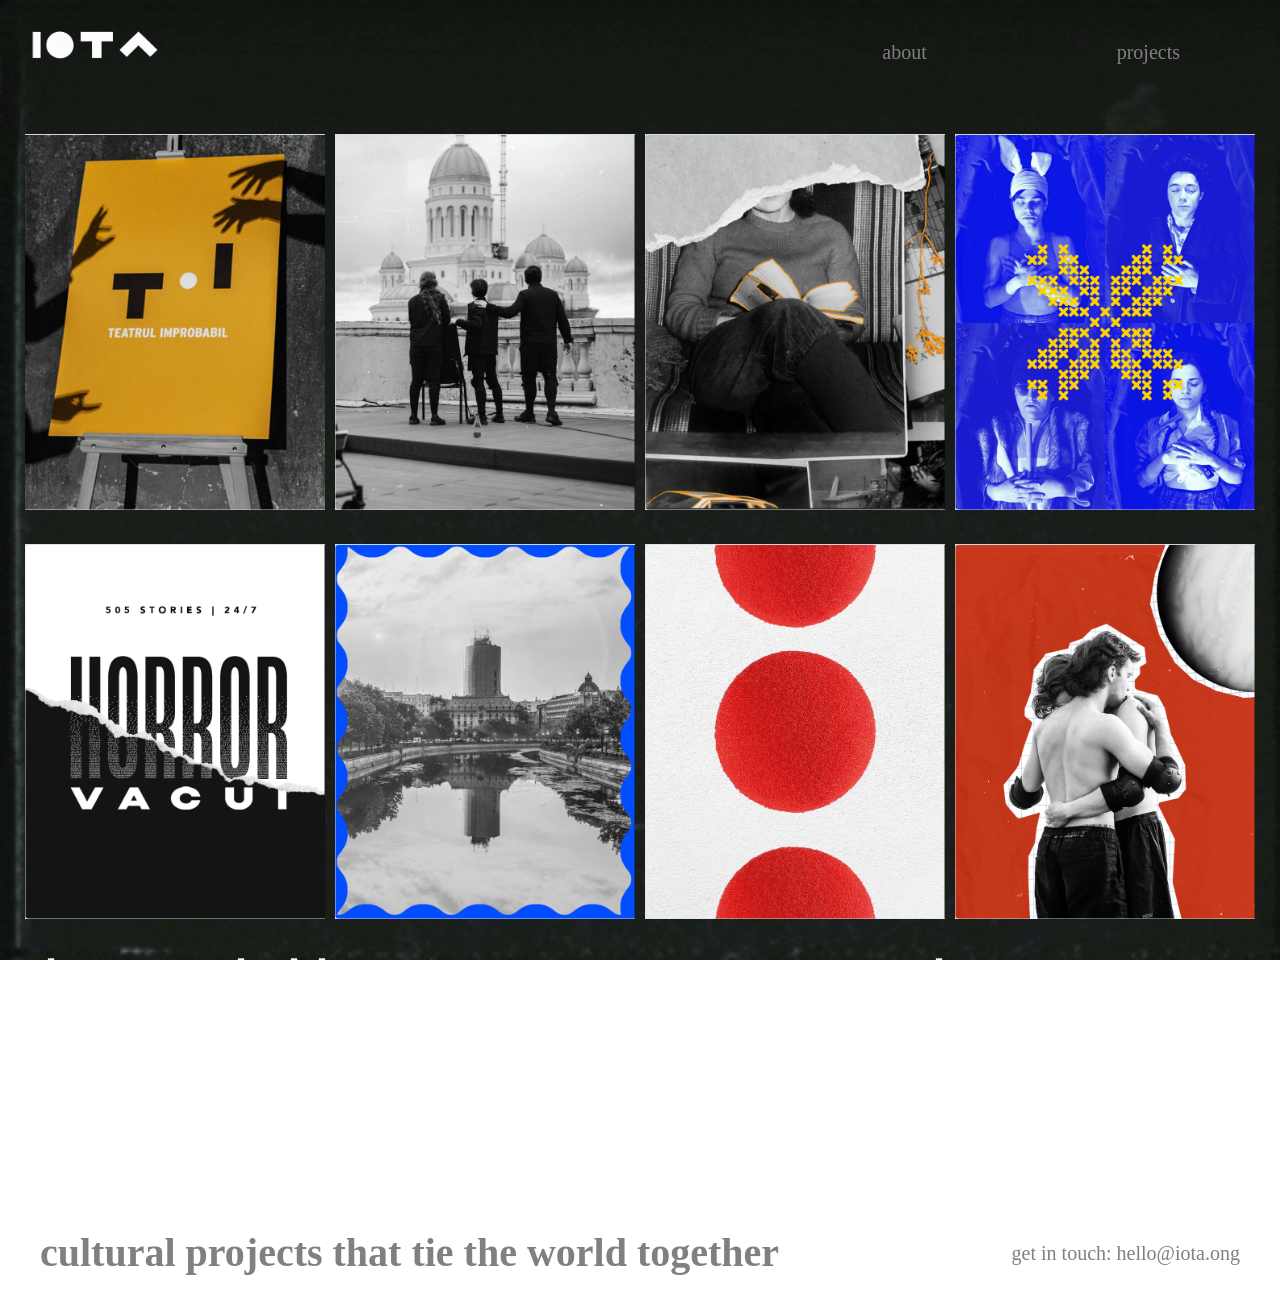
==== index.html @ e183f485 "Changed Hierarchy" ====
<!DOCTYPE html>
<html lang="en">
<head>
    <meta charset="UTF-8">
    <title>Home Page</title>
    <link rel="stylesheet" href="style.css">
    <link rel="preconnect" href="https://fonts.googleapis.com">
    <link rel="preconnect" href="https://fonts.gstatic.com" crossorigin>
    <link href="https://fonts.googleapis.com/css2?family=Montserrat:wght@400;700&display=swap" rel="stylesheet">

</head>
<body>
      
    <img id = bg-gif src="videos/static_gif.gif">
    <nav>
        <a id = "homeb" href="index.html">
            <img src="images/Iota_logo_transparent.png" id="home-logo">
        </a>
        <div class = "rightButtons">
            <a id = "aboutB" href="aboutUs.html">about</a>
            <a id = "projB" href="projects.html">projects</a>
        </div>

    </nav>

        <div class = "image-buttons-top">
            <a id = "Improbabil" href="teatru_improbabil.html">
            <img src="images/improbabil.png" id="teatru-improbabil-poza">
            </a>

            <a id = "Uranus" href="uranus.html">
            <img src="images/Uranus.png" id="uranus-poza">
            </a>

            <a id = "Poduri" href="poduri.html">
            <img src="images/poduri.png" id="poduri-poza">
            </a>

            <a id = "Laughing" href="laughing.html">
            <img src="images/laughing.png" id="laughing">
            </a>

           
        </div>

          <div class = "image-buttons-bottom">
            <a id = "Horror-Vacui" href="horror_vacui.html">
            <img src="images/horror_vacui.png" id="vacui-poza">
            </a>

            <a id = "Rauri" href="rivers.html">
            <img src="images/rauri.png" id="rauri-poza">
            </a>

            <a id = "Clovni" href="clowns.html">
            <img src="images/clovni.png" id="clovni-poza">
            </a>

            <a id = "Other-projects" href="other.html">
            <img src="images/other.png" id="other-poza">
            </a>
        </div>

        <div class = "text-buttons-top">
            <a id = "improbabilB" href="teatru_improbabil.html">The Improbable Theater</a>
            <a id = "uranusB" href="uranus.html">I am Uranus</a>
            <a id = "bridgesB" href="poduri.html">Bridges</a>
            <a id = "laughingB" href="laughing.html">Why are you laughing?</a>
        </div>

        <div class = "text-buttons-bottom">
            <a id = "vacuiB" href="horror_vacui.html">Horror Vacui</a>
            <a id = "rauriB" href="rivers.html">Rivers</a>
            <a id = "clovniB" href="clowns.html">Clowns</a>
            <a id = "otherB" href="other.html">Future projects</a>
        </div>

        <div class="contact-info">
            <span id="text1">cultural projects that tie the world together</span>
            <span id="text2">get in touch: hello@iota.ong</span> <!--aici de adaugat linkuri la socials mai tarziu-->
        </div>


<script>
const buttonPairs = [
    { text: 'improbabilB', img: 'Improbabil', color: '#F2DC1B' },
    { text: 'uranusB', img: 'Uranus', color: '#F26018' },         
    { text: 'bridgesB', img: 'Poduri', color: '#4EB2CC' },        
    { text: 'laughingB', img: 'Laughing', color: '#DCED2B' },    
    { text: 'vacuiB', img: 'Horror-Vacui', color: '#9E1010' },    
    { text: 'rauriB', img: 'Rauri', color: '#1411B8' },          
    { text: 'clovniB', img: 'Clovni', color: '#F21111' },         
    { text: 'otherB', img: 'Other-projects', color: '#F5D000' }   
];

buttonPairs.forEach(pair => {
    const textBtn = document.getElementById(pair.text);
    const imgBtn = document.getElementById(pair.img).querySelector('img');

    if (!textBtn || !imgBtn) return;

    function addHover() {
        textBtn.style.transform = "scale(1.1)";
        textBtn.style.color = pair.color;   
        imgBtn.style.transform = "scale(1.3)";
    }

    function removeHover() {
        textBtn.style.transform = "";
        textBtn.style.color = "";  
        imgBtn.style.transform = "";
    }

    textBtn.addEventListener('mouseenter', addHover);
    textBtn.addEventListener('mouseleave', removeHover);

    imgBtn.addEventListener('mouseenter', addHover);
    imgBtn.addEventListener('mouseleave', removeHover);
});

</script>

</body>
</html>
---- style.css ----
body {
    margin: 0;
    padding: 0;
}

 #bg-gif {
    position: fixed;
    top: 0;
    left: 0;
    min-width: 100%;
    min-height: 100%;
    object-fit: cover;
    z-index: -1;
} 

nav {
    display: flex;   
    justify-content: space-between;      
    align-items: center;          
    padding: 0.1px 20px;
}

#home-logo {
    width: 150px;      
    height: auto;     
    cursor: pointer; 
    
}

.rightButtons{
    display: flex;
    gap:30px;
}

#aboutB, #projB {
    font-size: 20px;
    padding: 15px 80px;
    font-family: Garamond, serif;
    color: grey;
    text-decoration: none;
    transition: font-size 0.3s, color 0.3s; 
}

#aboutB:hover, #projB:hover {
    font-size: 22px;
    color: white; 
}

.image-buttons-top {
    display: flex;            
    justify-content: center;   
    gap: 10px;                 
    margin-top: 30px;          
}

.image-buttons-top a img {
    width: 300px;              
    height: auto;              
    cursor: pointer;           
    transition: transform 0.3s; 
}

.image-buttons-top a:hover img:hover {
    transform: scale(1.3); 
}


.image-buttons-bottom {
    display: flex;            
    justify-content: center;   
    gap: 10px;                 
    margin-top: 30px;    
    margin-bottom: 40px;        
}

.image-buttons-bottom a img {
    width: 300px;              
    height: auto;              
    cursor: pointer;           
    transition: transform 0.3s; 
}

.image-buttons-bottom a:hover img:hover {
    transform: scale(1.3); 
}


.text-buttons-top{
    display: flex;
    justify-content: center;  
    gap: 2px;                 
    margin-top: 20px;
}

.text-buttons-bottom {
    display: flex;
    justify-content: center;  
    gap: 2px;                 
    margin-bottom: 100px;
}

.text-buttons-top a,
.text-buttons-bottom a {
    display: flex;            
    justify-content: center;   
    align-items: center;       
    width: auto;             
    padding: 0 20px; 
    height: 70px;              
    font-family: 'Montserrat', sans-serif;
    font-size: 40px;           
    font-weight: bold;
    color: white;   
    text-decoration: none;
    cursor: pointer;
    transition: transform 0.3s, background-color 0.3s;
}

.text-buttons-top a:hover,
.text-buttons-bottom a:hover {
    transform: scale(1.1);
    color: black;
}



#text1{
    text-align: left;           
    font-size: 40px;
    font-family: Garamond, serif;
    color: gray;
    line-height: 1;
    font-weight: bold;
}
#text2{
    text-align: right;         
    font-size: 20px;
    font-family: Garamond, serif;
    color: gray;
    line-height: 1;
}
.contact-info{
   background-color: white;
    display: flex;
    justify-content: space-between;  
    align-items: center;             
    padding: 5px 40px;              
    height: 100px;
    box-sizing: border-box;                                    
}



nav a:hover {
    opacity: 0.7;
}
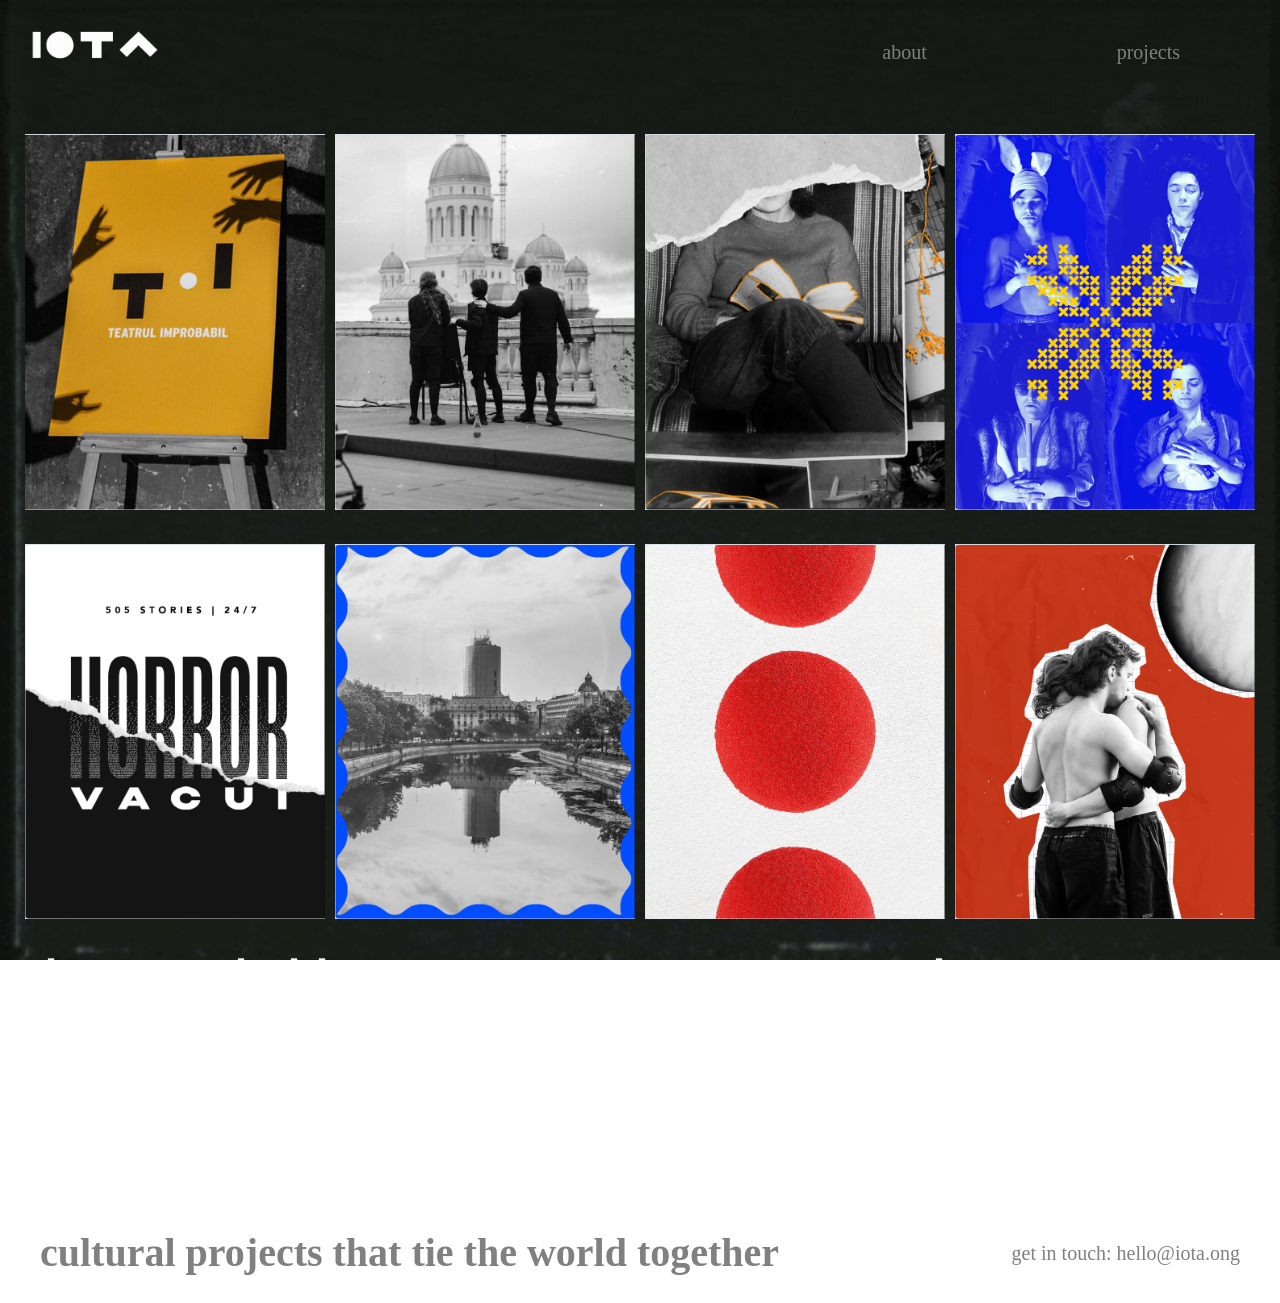
==== commit 0a30a10c: "Added projects dropdown" ====
--- a/index.html
+++ b/index.html
@@ -16,10 +16,23 @@
         <a id = "homeb" href="index.html">
             <img src="images/Iota_logo_transparent.png" id="home-logo">
         </a>
-        <div class = "rightButtons">
-            <a id = "aboutB" href="aboutUs.html">about</a>
-            <a id = "projB" href="projects.html">projects</a>
+        <div class="rightButtons">
+        <a id="aboutB" href="aboutUs.html">about</a>
+
+        <div class="projects-dropdown">
+            <a id="projB">projects</a>
+            <div class="projects-menu">
+                <a href="teatru_improbabil.html">The Improbable Theater</a>
+                <a href="uranus.html">I am Uranus</a>
+                <a href="poduri.html">Bridges</a>
+                <a href="laughing.html">Why are you laughing?</a>
+                <a href="horror_vacui.html">Horror Vacui</a>
+                <a href="rivers.html">Rivers</a>
+                <a href="clowns.html">Clowns</a>
+                <a href="other.html">Future projects</a>
+            </div>
         </div>
+    </div>
 
     </nav>
 
--- a/style.css
+++ b/style.css
@@ -30,9 +30,10 @@
 .rightButtons{
     display: flex;
     gap:30px;
-}
-
-#aboutB, #projB {
+    align-items: center;
+}
+
+#aboutB{
     font-size: 20px;
     padding: 15px 80px;
     font-family: Garamond, serif;
@@ -41,10 +42,67 @@
     transition: font-size 0.3s, color 0.3s; 
 }
 
-#aboutB:hover, #projB:hover {
+
+#aboutB:hover {
     font-size: 22px;
     color: white; 
 }
+
+.projects-dropdown {
+    position: relative;
+    display: inline-block;
+}
+
+#projB {
+    font-size: 20px;
+    padding: 15px 80px;
+    font-family: Garamond, serif;
+    color: grey;
+    text-decoration: none;
+    transition: font-size 0.3s, color 0.3s; 
+}
+
+#projB:hover {
+    font-size: 22px;
+    color: #EDEBE4; 
+}
+
+.projects-menu {
+    display: none;
+    position: absolute;
+    top: 150%;             
+    right: 0;
+    width: 30vw; 
+    background-color: #EDEBE4;
+    min-width: 150px;
+    box-shadow: 0 4px 8px rgba(0,0,0,0.15);
+    z-index: 1000;         
+    border-radius: 5px;          
+    overflow-y: auto;    
+    padding: 10px;
+}
+
+.projects-menu a {
+    display: block;
+    padding: 5px 5px;
+    font-family: Garamond, serif;
+    font-size: 24px;
+    font-weight: bold;
+    color: grey;
+    text-decoration: none;
+    transition: background-color 0.3s, color 0.3s;
+    padding: 10px 10px;  
+}
+
+.projects-menu a:hover {
+    background-color: #f0f0f0;
+    color: black;
+}
+
+.projects-dropdown:hover .projects-menu {
+    display: block;
+}
+
 
 .image-buttons-top {
     display: flex;            
@@ -149,8 +207,6 @@
     box-sizing: border-box;                                    
 }
 
-
-
 nav a:hover {
     opacity: 0.7;
 }
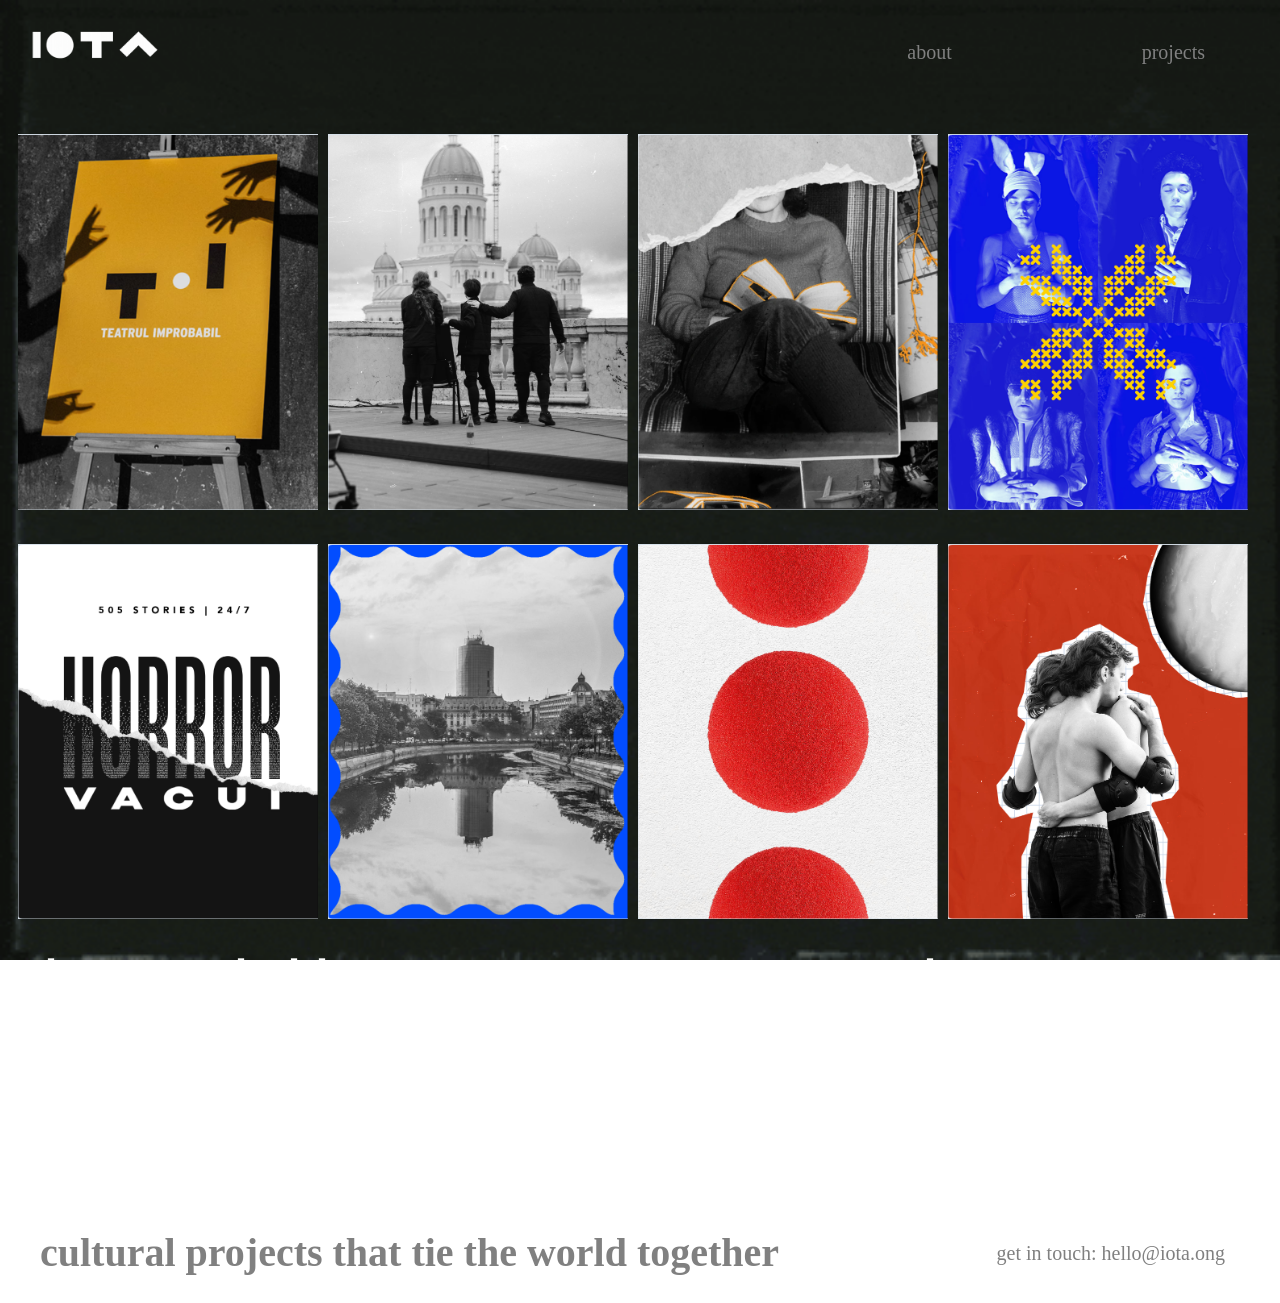
==== commit 96bd1fac: "Added smooth transition in between pages" ====
--- a/index.html
+++ b/index.html
@@ -10,6 +10,7 @@
 
 </head>
 <body>
+
       
     <img id = bg-gif src="videos/static_gif.gif">
     <nav>
@@ -93,7 +94,6 @@
             <span id="text2">get in touch: hello@iota.ong</span> <!--aici de adaugat linkuri la socials mai tarziu-->
         </div>
 
-
 <script>
 const buttonPairs = [
     { text: 'improbabilB', img: 'Improbabil', color: '#F2DC1B' },
@@ -133,5 +133,36 @@
 
 </script>
 
+<script>
+document.querySelectorAll('a[href]').forEach(link => {
+    const url = link.getAttribute('href');
+
+    if (!url || url.startsWith('#') || url.startsWith('http')) return;
+
+    if (link.closest('.projects-menu') || link.closest('.projects-dropdown')) return;
+
+    link.addEventListener('click', e => {
+        e.preventDefault();
+
+        const iframe = document.getElementById('page-loader');
+        document.body.classList.add('transitioning');
+
+        iframe.src = url;
+
+        setTimeout(() => {
+            window.location.replace(url);
+        }, 1200);
+
+        iframe.onload = () => {
+            iframe.classList.add('active');
+            setTimeout(() => {
+                window.location.replace(url);
+            }, 1100);
+        };
+    });
+});
+</script>
+<iframe id="page-loader"></iframe>
 </body>
+
 </html>
--- a/style.css
+++ b/style.css
@@ -1,6 +1,55 @@
- body {
-    margin: 0;
-    padding: 0;
+body {
+  margin: 0;
+  padding: 0;
+  overflow-x: hidden; 
+}
+
+html{
+     scrollbar-gutter: stable;
+     margin: 0;
+  padding: 0;
+  overflow-x: hidden; 
+}
+
+
+body.transitioning {
+  overflow: hidden;
+}
+#page-loader {
+  position: fixed;
+  inset: 0;
+  border: none;
+  width: 100vw;
+  height: 100vh;
+  transform: translateY(100%);
+  z-index: 9999;
+  background: transparent;
+  pointer-events: none;
+  will-change: transform, opacity;
+  backface-visibility: hidden;
+   transform: translate3d(0, 100%, 0);
+}
+
+#page-loader.active {
+   animation: slideNext 1.6s cubic-bezier(0.16, 1, 0.3, 1) forwards;
+}
+
+@keyframes slideNext {
+   from {
+    transform: translateY(100%) scale(0.985);
+    opacity: 0.98;
+  }
+  to {
+    opacity: 1;
+    transform: translate3d(0, 0, 0);
+  }
+}
+
+@media (prefers-reduced-motion: reduce) {
+  #page-loader.active {
+    animation: none;
+    transform: translateY(0);
+  }
 }
 
  #bg-gif {
@@ -16,7 +65,8 @@
 nav {
     display: flex;   
     justify-content: space-between;      
-    align-items: center;          
+    align-items: center;  
+    width: 100%;        
     padding: 0.1px 20px;
 }
 
@@ -51,6 +101,7 @@
 .projects-dropdown {
     position: relative;
     display: inline-block;
+    isolation: isolate; 
 }
 
 #projB {
@@ -76,10 +127,11 @@
     background-color: #EDEBE4;
     min-width: 150px;
     box-shadow: 0 4px 8px rgba(0,0,0,0.15);
-    z-index: 1000;         
+    z-index: 10000;         
     border-radius: 5px;          
     overflow-y: auto;    
     padding: 10px;
+    isolation: isolate; 
 }
 
 .projects-menu a {
@@ -209,4 +261,4 @@
 
 nav a:hover {
     opacity: 0.7;
-}+}
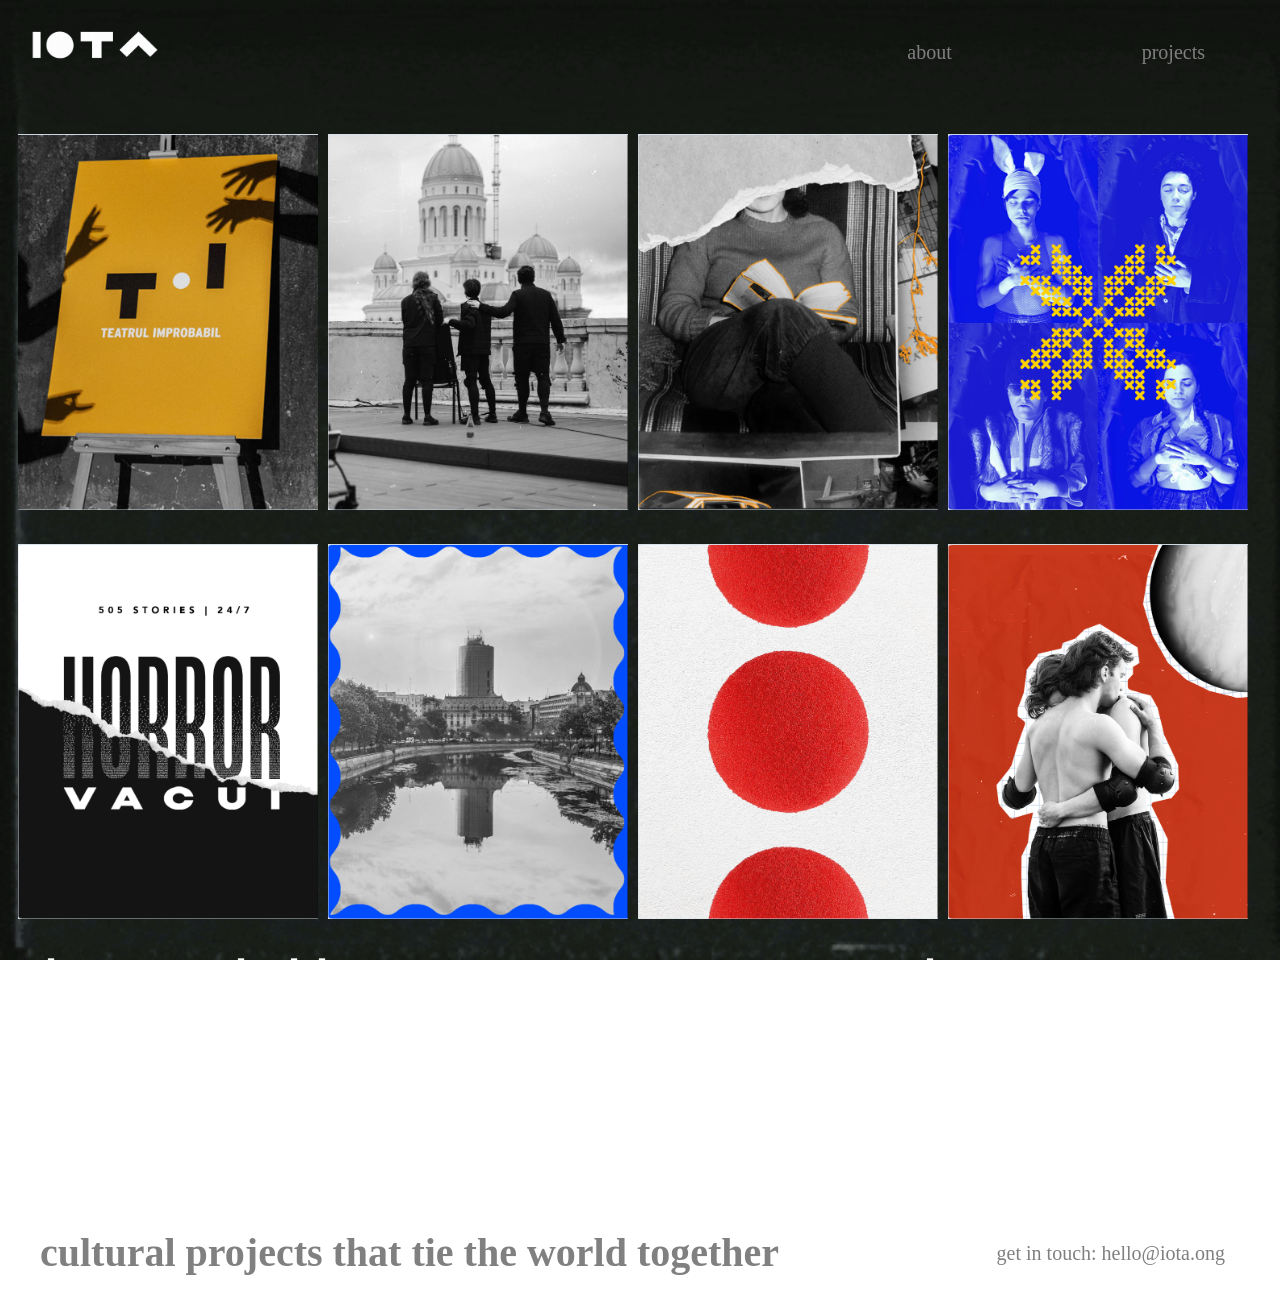
==== commit b4d1a904: "Fixed dropdown menu issue" ====
--- a/index.html
+++ b/index.html
@@ -139,7 +139,7 @@
 
     if (!url || url.startsWith('#') || url.startsWith('http')) return;
 
-    if (link.closest('.projects-menu') || link.closest('.projects-dropdown')) return;
+    // if (link.closest('.projects-menu') || link.closest('.projects-dropdown')) return;
 
     link.addEventListener('click', e => {
         e.preventDefault();
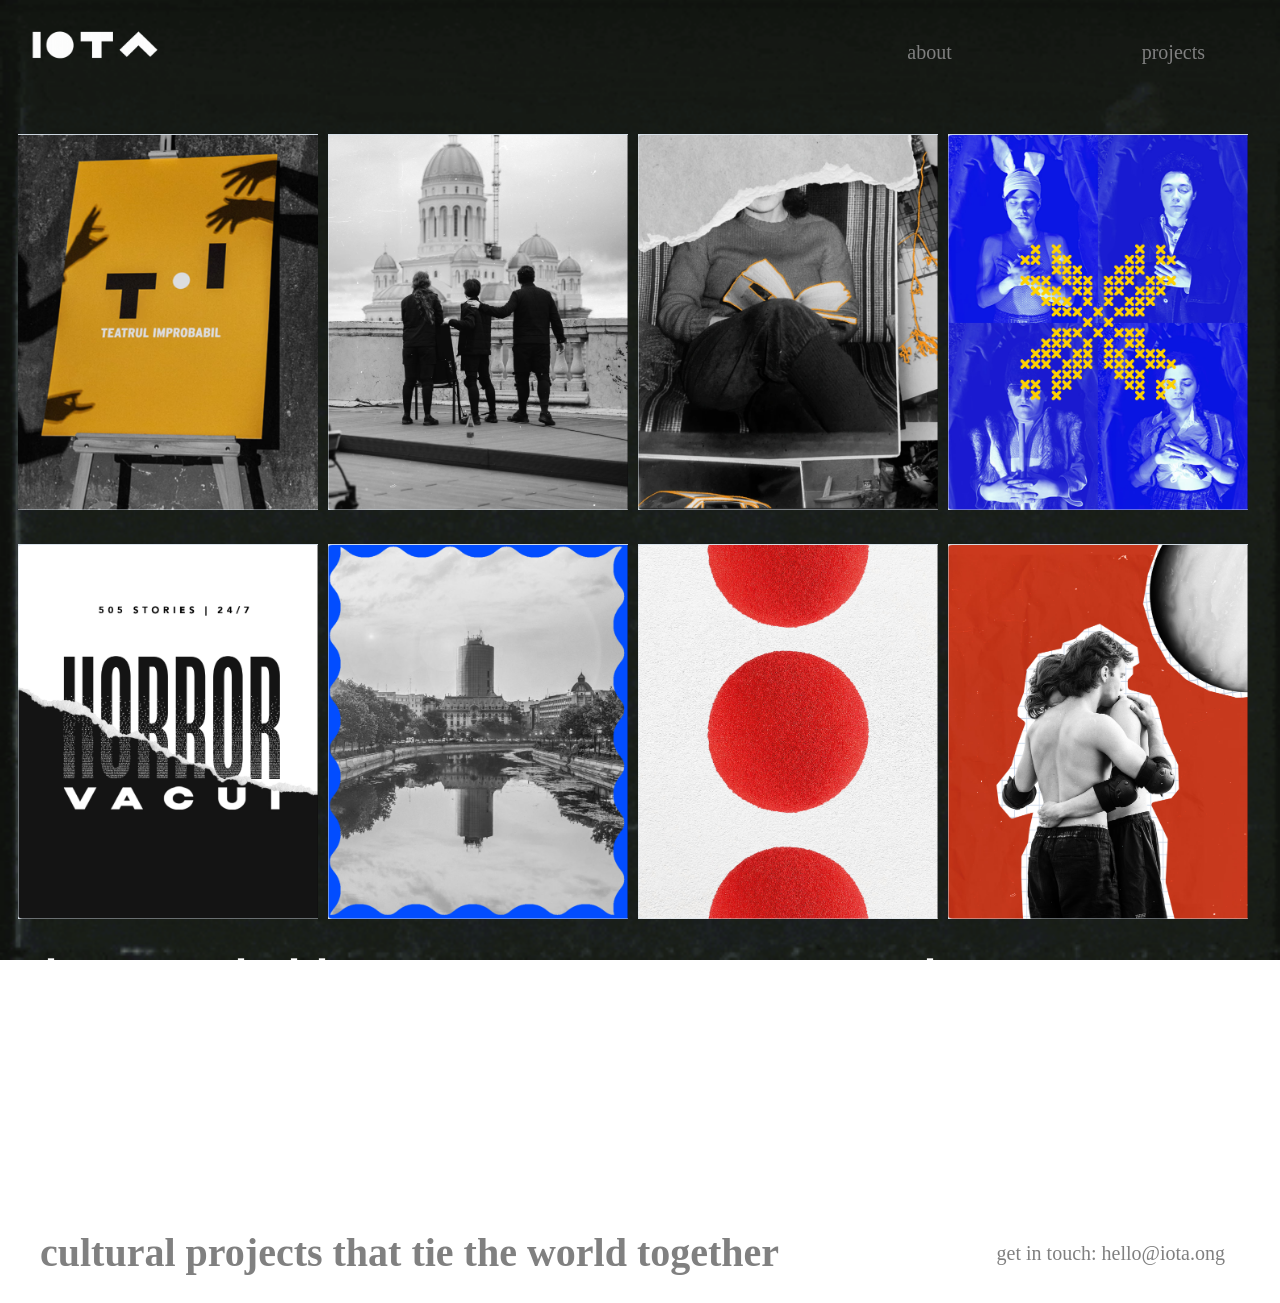
==== commit f0260294: "Added sections for partners and media mentions" ====
--- a/index.html
+++ b/index.html
@@ -139,7 +139,6 @@
 
     if (!url || url.startsWith('#') || url.startsWith('http')) return;
 
-    // if (link.closest('.projects-menu') || link.closest('.projects-dropdown')) return;
 
     link.addEventListener('click', e => {
         e.preventDefault();
--- a/style.css
+++ b/style.css
@@ -101,7 +101,7 @@
 .projects-dropdown {
     position: relative;
     display: inline-block;
-    isolation: isolate; 
+    /* isolation: isolate;  */
 }
 
 #projB {
@@ -131,7 +131,7 @@
     border-radius: 5px;          
     overflow-y: auto;    
     padding: 10px;
-    isolation: isolate; 
+    /* isolation: isolate;  */
 }
 
 .projects-menu a {
